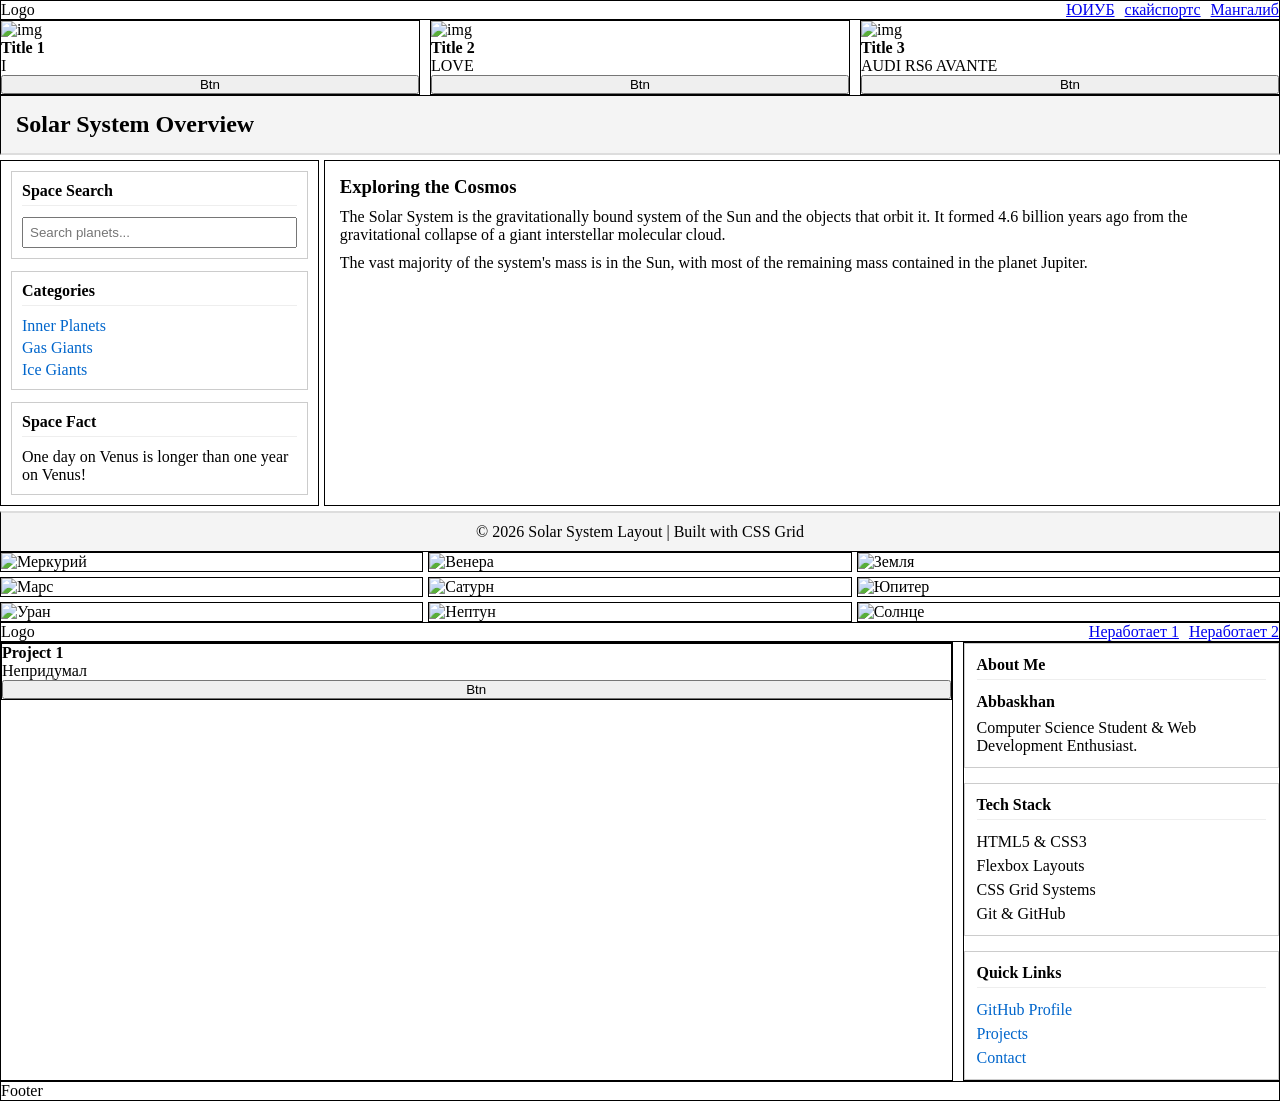
==== index.html @ 98b0cc37 "Update Task 2 layout and sidebar" ====
<!DOCTYPE html>
<html lang="ru">
<head>
  <meta charset="UTF-8">
  <title>Assignment 2 Structure</title>
  <link rel="stylesheet" href="style.css">
</head>
<body>

  <!-- 1 часть------------------------->

  <!-- Задание 0-->
  <header class="task0">
    <div>Logo</div>
    <nav>
      <a href="https://www.youtube.com">ЮИУБ</a>
      <a href="https://www.skysports.com">скайспортс</a>
      <a href="https://mangalib.me">Мангалиб</a>
    </nav>
  </header>

  <!-- Задание 1-->
  <div class="task1">
    <div class="card">
      <img src="https://encrypted-tbn0.gstatic.com/images?q=tbn:ANd9GcQj5Eb0CrJE3-myJup7Z5qyGCYuFpapqilONMbLZptROw&s=10" alt="img">
      <h4>Title 1</h4>
      <p>I</p>
      <button>Btn</button>
    </div>
    <div class="card">
      <img src="https://encrypted-tbn0.gstatic.com/images?q=tbn:ANd9GcSC6bEWSjDK-olYclWLD9Q3Yq2ZoEgVy8xJK_G5fIwDIw&s=10" alt="img">
      <h4>Title 2</h4>
      <p>LOVE</p>
      <button>Btn</button>
    </div>
    <div class="card">
      <img src="https://encrypted-tbn0.gstatic.com/images?q=tbn:ANd9GcTfp4mh5pamQMGKVxbfZYt-26_HhXuBddt0CEbwnsS2rg&s=10" alt="img">
      <h4>Title 3</h4>
      <p>AUDI RS6 AVANTE</p>
      <button>Btn</button>
    </div>
  </div>


  <!--2 часть ------------------------------------------------------------>

  <!-- Задание 2 -->
<div class="task2">
    <header>
      <h2>Solar System Overview</h2>
    </header>
    
    <aside class="sidebar">
      <div class="sidebar-block">
        <h3>Space Search</h3>
        <input type="text" placeholder="Search planets..." class="planet-search">
      </div>

      <div class="sidebar-block">
        <h3>Categories</h3>
        <ul class="planet-list">
          <li><a href="#">Inner Planets</a></li>
          <li><a href="#">Gas Giants</a></li>
          <li><a href="#">Ice Giants</a></li>
        </ul>
      </div>

      <div class="sidebar-block">
        <h3>Space Fact</h3>
        <p>One day on Venus is longer than one year on Venus!</p>
      </div>
    </aside>

    <main>
      <h3>Exploring the Cosmos</h3>
      <p>The Solar System is the gravitationally bound system of the Sun and the objects that orbit it. It formed 4.6 billion years ago from the gravitational collapse of a giant interstellar molecular cloud.</p>
      <p>The vast majority of the system's mass is in the Sun, with most of the remaining mass contained in the planet Jupiter.</p>
    </main>

    <footer>
      <p>&copy; 2026 Solar System Layout | Built with CSS Grid</p>
    </footer>
  </div>

  <!-- Задание 3-->
  <div class="task3">
    <div class="gallery-item"><img src="https://images.unsplash.com/photo-1614728894747-a83421e2b9c9?w=500&auto=format&fit=crop" alt="Меркурий"><div class="overlay">Caption 1</div></div>
    <div class="gallery-item"><img src="https://images.unsplash.com/photo-1614728423169-3f65fd722b7e?w=500&auto=format&fit=crop" alt="Венера"><div class="overlay">Caption 2</div></div>
    <div class="gallery-item"><img src="https://images.unsplash.com/photo-1614728894747-a83421e2b9c9?w=500&auto=format&fit=crop" alt="Земля"><div class="overlay">Caption 3</div></div>
    <div class="gallery-item"><img src="https://images.unsplash.com/photo-1614728423169-3f65fd722b7e?w=500&auto=format&fit=crop" alt="Марс"><div class="overlay">Caption 4</div></div>
    <div class="gallery-item"><img src="https://images.unsplash.com/photo-1614730321146-b6fa6a46bcb4?w=500&auto=format&fit=crop" alt="Сатурн"><div class="overlay">Caption 5</div></div>
    <div class="gallery-item"><img src="https://images.unsplash.com/photo-1614732414444-096e5f1122d5?w=500&auto=format&fit=crop" alt="Юпитер"><div class="overlay">Caption 6</div></div>
    <div class="gallery-item"><img src="https://images.unsplash.com/photo-1614732414444-096e5f1122d5?w=500&auto=format&fit=crop" alt="Уран"><div class="overlay">Caption 7</div></div>
    <div class="gallery-item"><img src="https://images.unsplash.com/photo-1614728894747-a83421e2b9c9?w=500&auto=format&fit=crop" alt="Нептун"><div class="overlay">Caption 8</div></div>
    <div class="gallery-item"><img src="https://images.unsplash.com/photo-1543722530-d2c3201371e7?w=500&auto=format&fit=crop" alt="Солнце"><div class="overlay">Caption 9</div></div>
  </div>


  <!-- 3 часть ------------------------------------------->

 
  <div class="task4">
   
    <header class="p-header">
      <div>Logo</div>
      <nav>
        <a href="#">Неработает 1</a>
        <a href="#">Неработает 2</a>
      </nav>
    </header>

   
    <div class="p-main-layout">
      <main class="p-projects">
        
        <div class="p-card">
          <h4>Project 1</h4>
          <p>Непридумал</p>
          <button>Btn</button>
        </div>
      </main>
      <aside class="p-sidebar">
  <div class="sidebar-block">
    <h3>About Me</h3>
    <p><strong>Abbaskhan</strong></p>
    <p>Computer Science Student & Web Development Enthusiast.</p>
  </div>

  <div class="sidebar-block">
    <h3>Tech Stack</h3>
    <ul class="tech-list">
      <li>HTML5 & CSS3</li>
      <li>Flexbox Layouts</li>
      <li>CSS Grid Systems</li>
      <li>Git & GitHub</li>
    </ul>
  </div>

  <div class="sidebar-block">
    <h3>Quick Links</h3>
    <ul class="sidebar-links">
      <li><a href="https://github.com/Abbaskhan07">GitHub Profile</a></li>
      <li><a href="#">Projects</a></li>
      <li><a href="#">Contact</a></li>
    </ul>
  </div>
</aside>
    </div>

    <footer class="p-footer">Footer</footer>
  </div>

</body>
</html>
---- style.css ----
* {
  box-sizing: border-box;
  margin: 0;
  padding: 0;
}


header, footer, aside, main, .card, .gallery-item, .p-card {
  border: 1px solid #000;
}


/*часть 1---------------------------------------------------------- */

/* задание 0 */
.task0 {
  display: flex;
  justify-content: space-between; 
  align-items: center;            
}
.task0 nav {
  display: flex;
  gap: 10px;                      
}

/* задание 1*/
.task1 {
  display: flex;
  align-items: stretch;         
  gap: 10px;                   
}
.task1 .card {
  flex: 1;                       
  display: flex;
  flex-direction: column;       
}
.task1 .card:hover {
  transform: translateY(-2px);   
}
.task1 .card p {
  flex-grow: 1;                   
}


/* часть 2--------------------------------------------*/

/* 2 задание */
.task2 {
  display: grid;
  grid-template-columns: 1fr 3fr;
  grid-template-rows: auto 1fr auto;
  grid-template-areas:
    "header header"
    "sidebar main"
    "footer footer";
  gap: 5px;
}
.task2 header { grid-area: header; }
.task2 aside  { grid-area: sidebar; }
.task2 main   { grid-area: main; }
.task2 footer { grid-area: footer; }

/* Task 2 Grid Items Styling */
.task2 header {
  padding: 15px;
  background-color: #f4f4f4;
  border-bottom: 2px solid #ddd;
}

.task2 .sidebar {
  display: flex;
  flex-direction: column;
  gap: 12px;
  padding: 10px;
}

.task2 .sidebar-block {
  border: 1px solid #ccc;
  padding: 10px;
  display: flex;
  flex-direction: column;
  gap: 6px;
}

.task2 .planet-search {
  width: 100%;
  padding: 6px;
  box-sizing: border-box;
}

.task2 .planet-list {
  list-style: none;
  display: flex;
  flex-direction: column;
  gap: 4px;
}

.task2 .planet-list a {
  color: #0066cc;
  text-decoration: none;
}

.task2 main {
  padding: 15px;
  display: flex;
  flex-direction: column;
  gap: 10px;
}

.task2 footer {
  padding: 10px;
  text-align: center;
  background-color: #f4f4f4;
  border-top: 2px solid #ddd;
}

/* 3 задание */
.task3 {
  display: grid;
  grid-template-columns: repeat(3, 1fr); 
  gap: 5px;                              
}
.task3 .gallery-item {
  position: relative;
}
.task3 img {
  width: 100%;
  display: block;
}
.task3 .overlay {
  position: absolute;
  top: 0;
  left: 0;
  width: 100%;
  height: 100%;
  background: rgba(0, 0, 0, 0.5);
  color: #fff;
  display: flex;
  align-items: center;
  justify-content: center;
  opacity: 0;                            
}
.task3 .gallery-item:hover .overlay {
  opacity: 1;                             
}


/* 3 часть--------------------------------------------------------------------------------------*/

/* задание 4 */
.task4 {
  display: flex;
  flex-direction: column;
}
/* Flexbox в шапке */
.task4 .p-header {
  display: flex;
  justify-content: space-between;
  align-items: center;
}
.task4 .p-header nav {
  display: flex;
  gap: 10px;
}
/* CSS Grid для основной секции */
.task4 .p-main-layout {
  display: grid;
  grid-template-columns: 3fr 1fr;
  gap: 10px;
}
/* Flexbox внутри карточки проекта */
.task4 .p-card {
  display: flex;
  flex-direction: column;
}

/* Sidebar Layout & Styling */
.p-sidebar {
  display: flex;
  flex-direction: column;
  gap: 15px;
}






.sidebar-block {
  border: 1px solid #ccc;
  padding: 12px;
  display: flex;
  flex-direction: column;
  gap: 8px;
}

.sidebar-block h3 {
  font-size: 16px;
  margin-bottom: 5px;
  border-bottom: 1px solid #eee;
  padding-bottom: 5px;
}

.tech-list, .sidebar-links {
  list-style: none;
  display: flex;
  flex-direction: column;
  gap: 6px;
}

.sidebar-links a {
  color: #0066cc;
  text-decoration: none;
}

.sidebar-links a:hover {
  text-decoration: underline;
}
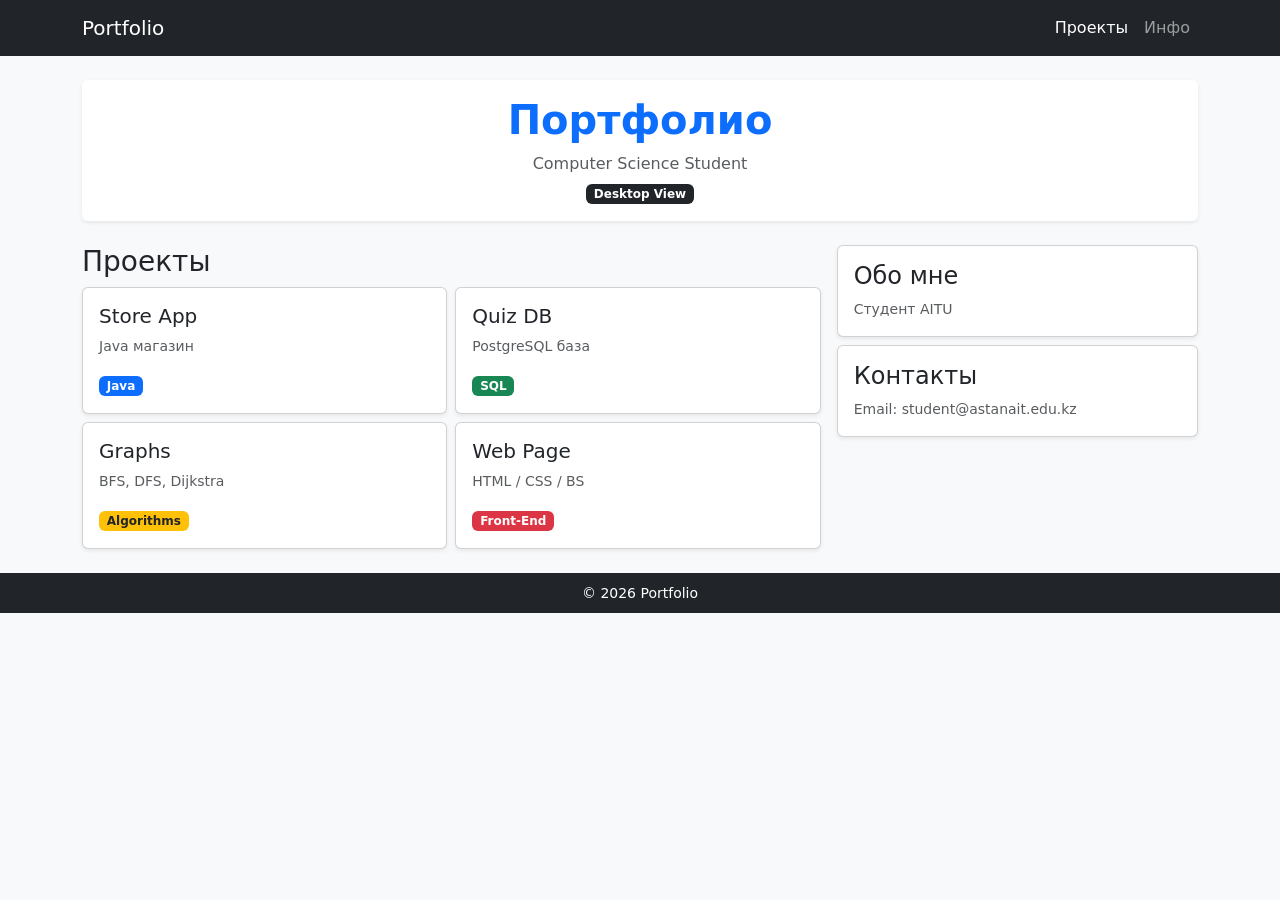
==== commit eff154ab: "Complete Assignment 3: Responsive Web Design" ====
--- a/index.html
+++ b/index.html
@@ -2,153 +2,98 @@
 <html lang="ru">
 <head>
   <meta charset="UTF-8">
-  <title>Assignment 2 Structure</title>
-  <link rel="stylesheet" href="style.css">
+  <meta name="viewport" content="width=device-width, initial-scale=1.0">
+  <title>Part 3</title>
+  <link href="https://cdn.jsdelivr.net/npm/bootstrap@5.3.3/dist/css/bootstrap.min.css" rel="stylesheet">
+  <style>
+   
+    .ttl { font-size: 1.4rem; font-weight: bold; }
+    .bad { display: none; }
+
+    @media (min-width: 768px) { .ttl { font-size: 2rem; } }
+    @media (min-width: 992px) {
+      .ttl { font-size: 2.5rem; }
+      .bad { display: inline-block; }
+    }
+  </style>
 </head>
-<body>
+<body class="bg-light">
 
-  <!-- 1 часть------------------------->
-
-  <!-- Задание 0-->
-  <header class="task0">
-    <div>Logo</div>
-    <nav>
-      <a href="https://www.youtube.com">ЮИУБ</a>
-      <a href="https://www.skysports.com">скайспортс</a>
-      <a href="https://mangalib.me">Мангалиб</a>
-    </nav>
-  </header>
-
-  <!-- Задание 1-->
-  <div class="task1">
-    <div class="card">
-      <img src="https://encrypted-tbn0.gstatic.com/images?q=tbn:ANd9GcQj5Eb0CrJE3-myJup7Z5qyGCYuFpapqilONMbLZptROw&s=10" alt="img">
-      <h4>Title 1</h4>
-      <p>I</p>
-      <button>Btn</button>
-    </div>
-    <div class="card">
-      <img src="https://encrypted-tbn0.gstatic.com/images?q=tbn:ANd9GcSC6bEWSjDK-olYclWLD9Q3Yq2ZoEgVy8xJK_G5fIwDIw&s=10" alt="img">
-      <h4>Title 2</h4>
-      <p>LOVE</p>
-      <button>Btn</button>
-    </div>
-    <div class="card">
-      <img src="https://encrypted-tbn0.gstatic.com/images?q=tbn:ANd9GcTfp4mh5pamQMGKVxbfZYt-26_HhXuBddt0CEbwnsS2rg&s=10" alt="img">
-      <h4>Title 3</h4>
-      <p>AUDI RS6 AVANTE</p>
-      <button>Btn</button>
-    </div>
-  </div>
-
-
-  <!--2 часть ------------------------------------------------------------>
-
-  <!-- Задание 2 -->
-<div class="task2">
-    <header>
-      <h2>Solar System Overview</h2>
-    </header>
-    
-    <aside class="sidebar">
-      <div class="sidebar-block">
-        <h3>Space Search</h3>
-        <input type="text" placeholder="Search planets..." class="planet-search">
-      </div>
-
-      <div class="sidebar-block">
-        <h3>Categories</h3>
-        <ul class="planet-list">
-          <li><a href="#">Inner Planets</a></li>
-          <li><a href="#">Gas Giants</a></li>
-          <li><a href="#">Ice Giants</a></li>
+  <nav class="navbar navbar-expand-lg navbar-dark bg-dark">
+    <div class="container">
+      <a class="navbar-brand" href="#">Portfolio</a>
+      <button class="navbar-toggler" type="button" data-bs-toggle="collapse" data-bs-target="#nav">
+        <span class="navbar-toggler-icon"></span>
+      </button>
+      <div class="collapse navbar-collapse justify-content-end" id="nav">
+        <ul class="navbar-nav">
+          <li class="nav-item"><a class="nav-link active" href="#">Проекты</a></li>
+          <li class="nav-item"><a class="nav-link" href="#">Инфо</a></li>
         </ul>
       </div>
+    </div>
+  </nav>
 
-      <div class="sidebar-block">
-        <h3>Space Fact</h3>
-        <p>One day on Venus is longer than one year on Venus!</p>
-      </div>
-    </aside>
-
-    <main>
-      <h3>Exploring the Cosmos</h3>
-      <p>The Solar System is the gravitationally bound system of the Sun and the objects that orbit it. It formed 4.6 billion years ago from the gravitational collapse of a giant interstellar molecular cloud.</p>
-      <p>The vast majority of the system's mass is in the Sun, with most of the remaining mass contained in the planet Jupiter.</p>
-    </main>
-
-    <footer>
-      <p>&copy; 2026 Solar System Layout | Built with CSS Grid</p>
-    </footer>
-  </div>
-
-  <!-- Задание 3-->
-  <div class="task3">
-    <div class="gallery-item"><img src="https://images.unsplash.com/photo-1614728894747-a83421e2b9c9?w=500&auto=format&fit=crop" alt="Меркурий"><div class="overlay">Caption 1</div></div>
-    <div class="gallery-item"><img src="https://images.unsplash.com/photo-1614728423169-3f65fd722b7e?w=500&auto=format&fit=crop" alt="Венера"><div class="overlay">Caption 2</div></div>
-    <div class="gallery-item"><img src="https://images.unsplash.com/photo-1614728894747-a83421e2b9c9?w=500&auto=format&fit=crop" alt="Земля"><div class="overlay">Caption 3</div></div>
-    <div class="gallery-item"><img src="https://images.unsplash.com/photo-1614728423169-3f65fd722b7e?w=500&auto=format&fit=crop" alt="Марс"><div class="overlay">Caption 4</div></div>
-    <div class="gallery-item"><img src="https://images.unsplash.com/photo-1614730321146-b6fa6a46bcb4?w=500&auto=format&fit=crop" alt="Сатурн"><div class="overlay">Caption 5</div></div>
-    <div class="gallery-item"><img src="https://images.unsplash.com/photo-1614732414444-096e5f1122d5?w=500&auto=format&fit=crop" alt="Юпитер"><div class="overlay">Caption 6</div></div>
-    <div class="gallery-item"><img src="https://images.unsplash.com/photo-1614732414444-096e5f1122d5?w=500&auto=format&fit=crop" alt="Уран"><div class="overlay">Caption 7</div></div>
-    <div class="gallery-item"><img src="https://images.unsplash.com/photo-1614728894747-a83421e2b9c9?w=500&auto=format&fit=crop" alt="Нептун"><div class="overlay">Caption 8</div></div>
-    <div class="gallery-item"><img src="https://images.unsplash.com/photo-1543722530-d2c3201371e7?w=500&auto=format&fit=crop" alt="Солнце"><div class="overlay">Caption 9</div></div>
-  </div>
-
-
-  <!-- 3 часть ------------------------------------------->
-
- 
-  <div class="task4">
-   
-    <header class="p-header">
-      <div>Logo</div>
-      <nav>
-        <a href="#">Неработает 1</a>
-        <a href="#">Неработает 2</a>
-      </nav>
-    </header>
-
-   
-    <div class="p-main-layout">
-      <main class="p-projects">
-        
-        <div class="p-card">
-          <h4>Project 1</h4>
-          <p>Непридумал</p>
-          <button>Btn</button>
-        </div>
-      </main>
-      <aside class="p-sidebar">
-  <div class="sidebar-block">
-    <h3>About Me</h3>
-    <p><strong>Abbaskhan</strong></p>
-    <p>Computer Science Student & Web Development Enthusiast.</p>
-  </div>
-
-  <div class="sidebar-block">
-    <h3>Tech Stack</h3>
-    <ul class="tech-list">
-      <li>HTML5 & CSS3</li>
-      <li>Flexbox Layouts</li>
-      <li>CSS Grid Systems</li>
-      <li>Git & GitHub</li>
-    </ul>
-  </div>
-
-  <div class="sidebar-block">
-    <h3>Quick Links</h3>
-    <ul class="sidebar-links">
-      <li><a href="https://github.com/Abbaskhan07">GitHub Profile</a></li>
-      <li><a href="#">Projects</a></li>
-      <li><a href="#">Contact</a></li>
-    </ul>
-  </div>
-</aside>
+  <main class="container my-4">
+    <div class="text-center mb-4 bg-white p-3 rounded shadow-sm">
+      <h1 class="ttl text-primary">Портфолио</h1>
+      <p class="text-muted m-0">Computer Science Student</p>
+      <span class="badge bg-dark bad mt-2">Desktop View</span>
     </div>
 
-    <footer class="p-footer">Footer</footer>
-  </div>
+    <div class="row g-3">
+      <section class="col-12 col-lg-8">
+        <h3>Проекты</h3>
+        <div class="row g-2">
+          <div class="col-12 col-md-6">
+            <div class="card p-3 shadow-sm">
+              <h5>Store App</h5>
+              <p class="text-muted small">Java магазин</p>
+              <div><span class="badge bg-primary">Java</span></div>
+            </div>
+          </div>
+          <div class="col-12 col-md-6">
+            <div class="card p-3 shadow-sm">
+              <h5>Quiz DB</h5>
+              <p class="text-muted small">PostgreSQL база</p>
+              <div><span class="badge bg-success">SQL</span></div>
+            </div>
+          </div>
+          <div class="col-12 col-md-6">
+            <div class="card p-3 shadow-sm">
+              <h5>Graphs</h5>
+              <p class="text-muted small">BFS, DFS, Dijkstra</p>
+              <div><span class="badge bg-warning text-dark">Algorithms</span></div>
+            </div>
+          </div>
+          <div class="col-12 col-md-6">
+            <div class="card p-3 shadow-sm">
+              <h5>Web Page</h5>
+              <p class="text-muted small">HTML / CSS / BS</p>
+              <div><span class="badge bg-danger">Front-End</span></div>
+            </div>
+          </div>
+        </div>
+      </section>
 
+      <!-- Правая часть: Сайдбар -->
+      <aside class="col-12 col-lg-4">
+        <div class="card p-3 shadow-sm mb-2">
+          <h4>Обо мне</h4>
+          <p class="text-muted small m-0">Студент AITU</p>
+        </div>
+        <div class="card p-3 shadow-sm">
+          <h4>Контакты</h4>
+          <p class="text-muted small m-0">Email: student@astanait.edu.kz</p>
+        </div>
+      </aside>
+    </div>
+  </main>
+
+  <footer class="bg-dark text-white text-center py-2 mt-4">
+    <small>&copy; 2026 Portfolio</small>
+  </footer>
+
+  <script src="https://cdn.jsdelivr.net/npm/bootstrap@5.3.3/dist/js/bootstrap.bundle.min.js"></script>
 </body>
 </html>
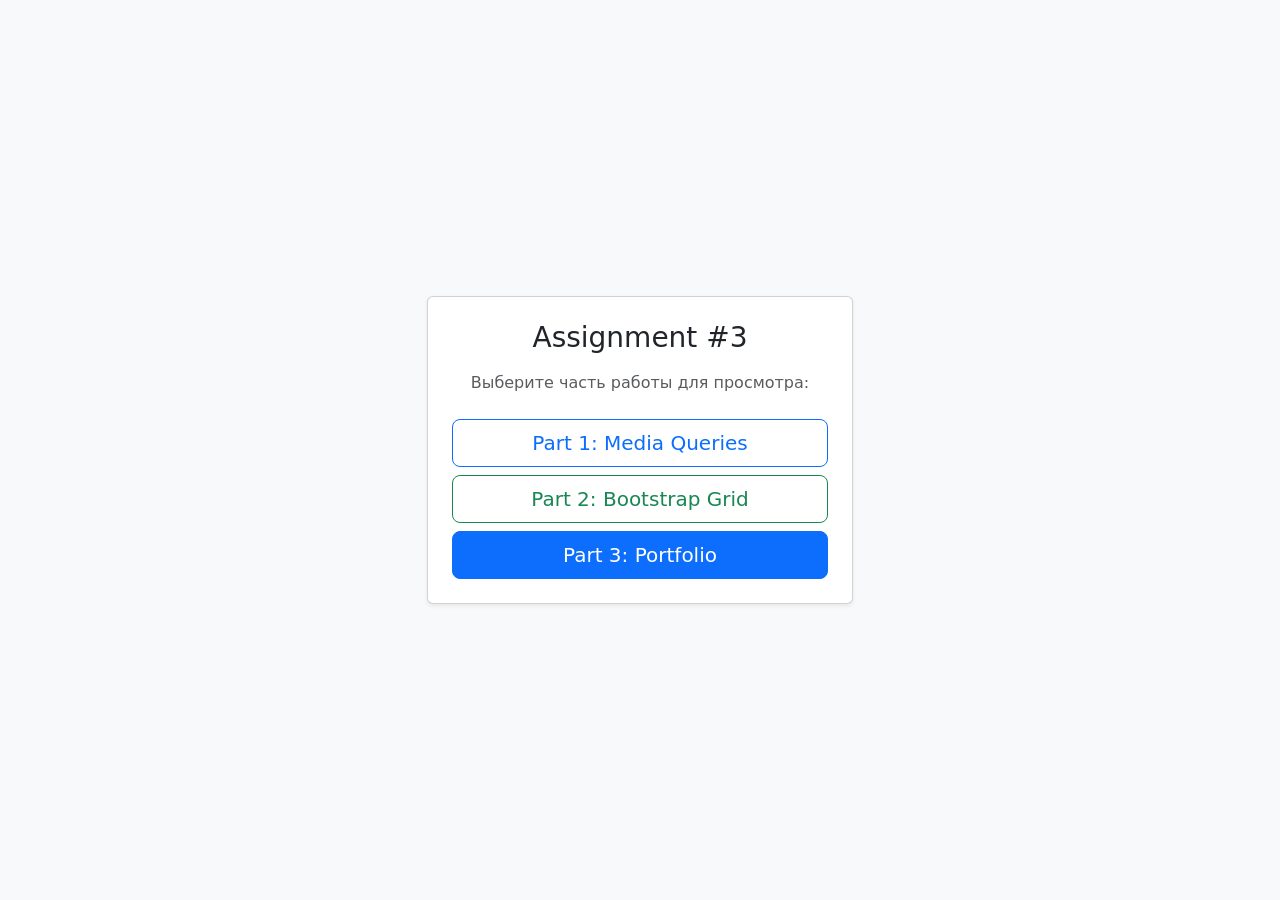
==== commit ef5e256e: "Add root index.html navigation page" ====
--- a/index.html
+++ b/index.html
@@ -3,97 +3,20 @@
 <head>
   <meta charset="UTF-8">
   <meta name="viewport" content="width=device-width, initial-scale=1.0">
-  <title>Part 3</title>
+  <title>Assignment 3 - Navigation</title>
   <link href="https://cdn.jsdelivr.net/npm/bootstrap@5.3.3/dist/css/bootstrap.min.css" rel="stylesheet">
-  <style>
-   
-    .ttl { font-size: 1.4rem; font-weight: bold; }
-    .bad { display: none; }
-
-    @media (min-width: 768px) { .ttl { font-size: 2rem; } }
-    @media (min-width: 992px) {
-      .ttl { font-size: 2.5rem; }
-      .bad { display: inline-block; }
-    }
-  </style>
 </head>
-<body class="bg-light">
-
-  <nav class="navbar navbar-expand-lg navbar-dark bg-dark">
-    <div class="container">
-      <a class="navbar-brand" href="#">Portfolio</a>
-      <button class="navbar-toggler" type="button" data-bs-toggle="collapse" data-bs-target="#nav">
-        <span class="navbar-toggler-icon"></span>
-      </button>
-      <div class="collapse navbar-collapse justify-content-end" id="nav">
-        <ul class="navbar-nav">
-          <li class="nav-item"><a class="nav-link active" href="#">Проекты</a></li>
-          <li class="nav-item"><a class="nav-link" href="#">Инфо</a></li>
-        </ul>
+<body class="bg-light d-flex align-items-center min-vh-100">
+  <div class="container text-center" style="max-width: 450px;">
+    <div class="card p-4 shadow-sm">
+      <h3 class="mb-3">Assignment #3</h3>
+      <p class="text-muted mb-4">Выберите часть работы для просмотра:</p>
+      <div class="d-grid gap-2">
+        <a href="./part1/" class="btn btn-outline-primary btn-lg">Part 1: Media Queries</a>
+        <a href="./part2/" class="btn btn-outline-success btn-lg">Part 2: Bootstrap Grid</a>
+        <a href="./part3/" class="btn btn-primary btn-lg">Part 3: Portfolio</a>
       </div>
     </div>
-  </nav>
-
-  <main class="container my-4">
-    <div class="text-center mb-4 bg-white p-3 rounded shadow-sm">
-      <h1 class="ttl text-primary">Портфолио</h1>
-      <p class="text-muted m-0">Computer Science Student</p>
-      <span class="badge bg-dark bad mt-2">Desktop View</span>
-    </div>
-
-    <div class="row g-3">
-      <section class="col-12 col-lg-8">
-        <h3>Проекты</h3>
-        <div class="row g-2">
-          <div class="col-12 col-md-6">
-            <div class="card p-3 shadow-sm">
-              <h5>Store App</h5>
-              <p class="text-muted small">Java магазин</p>
-              <div><span class="badge bg-primary">Java</span></div>
-            </div>
-          </div>
-          <div class="col-12 col-md-6">
-            <div class="card p-3 shadow-sm">
-              <h5>Quiz DB</h5>
-              <p class="text-muted small">PostgreSQL база</p>
-              <div><span class="badge bg-success">SQL</span></div>
-            </div>
-          </div>
-          <div class="col-12 col-md-6">
-            <div class="card p-3 shadow-sm">
-              <h5>Graphs</h5>
-              <p class="text-muted small">BFS, DFS, Dijkstra</p>
-              <div><span class="badge bg-warning text-dark">Algorithms</span></div>
-            </div>
-          </div>
-          <div class="col-12 col-md-6">
-            <div class="card p-3 shadow-sm">
-              <h5>Web Page</h5>
-              <p class="text-muted small">HTML / CSS / BS</p>
-              <div><span class="badge bg-danger">Front-End</span></div>
-            </div>
-          </div>
-        </div>
-      </section>
-
-      <!-- Правая часть: Сайдбар -->
-      <aside class="col-12 col-lg-4">
-        <div class="card p-3 shadow-sm mb-2">
-          <h4>Обо мне</h4>
-          <p class="text-muted small m-0">Студент AITU</p>
-        </div>
-        <div class="card p-3 shadow-sm">
-          <h4>Контакты</h4>
-          <p class="text-muted small m-0">Email: student@astanait.edu.kz</p>
-        </div>
-      </aside>
-    </div>
-  </main>
-
-  <footer class="bg-dark text-white text-center py-2 mt-4">
-    <small>&copy; 2026 Portfolio</small>
-  </footer>
-
-  <script src="https://cdn.jsdelivr.net/npm/bootstrap@5.3.3/dist/js/bootstrap.bundle.min.js"></script>
+  </div>
 </body>
 </html>
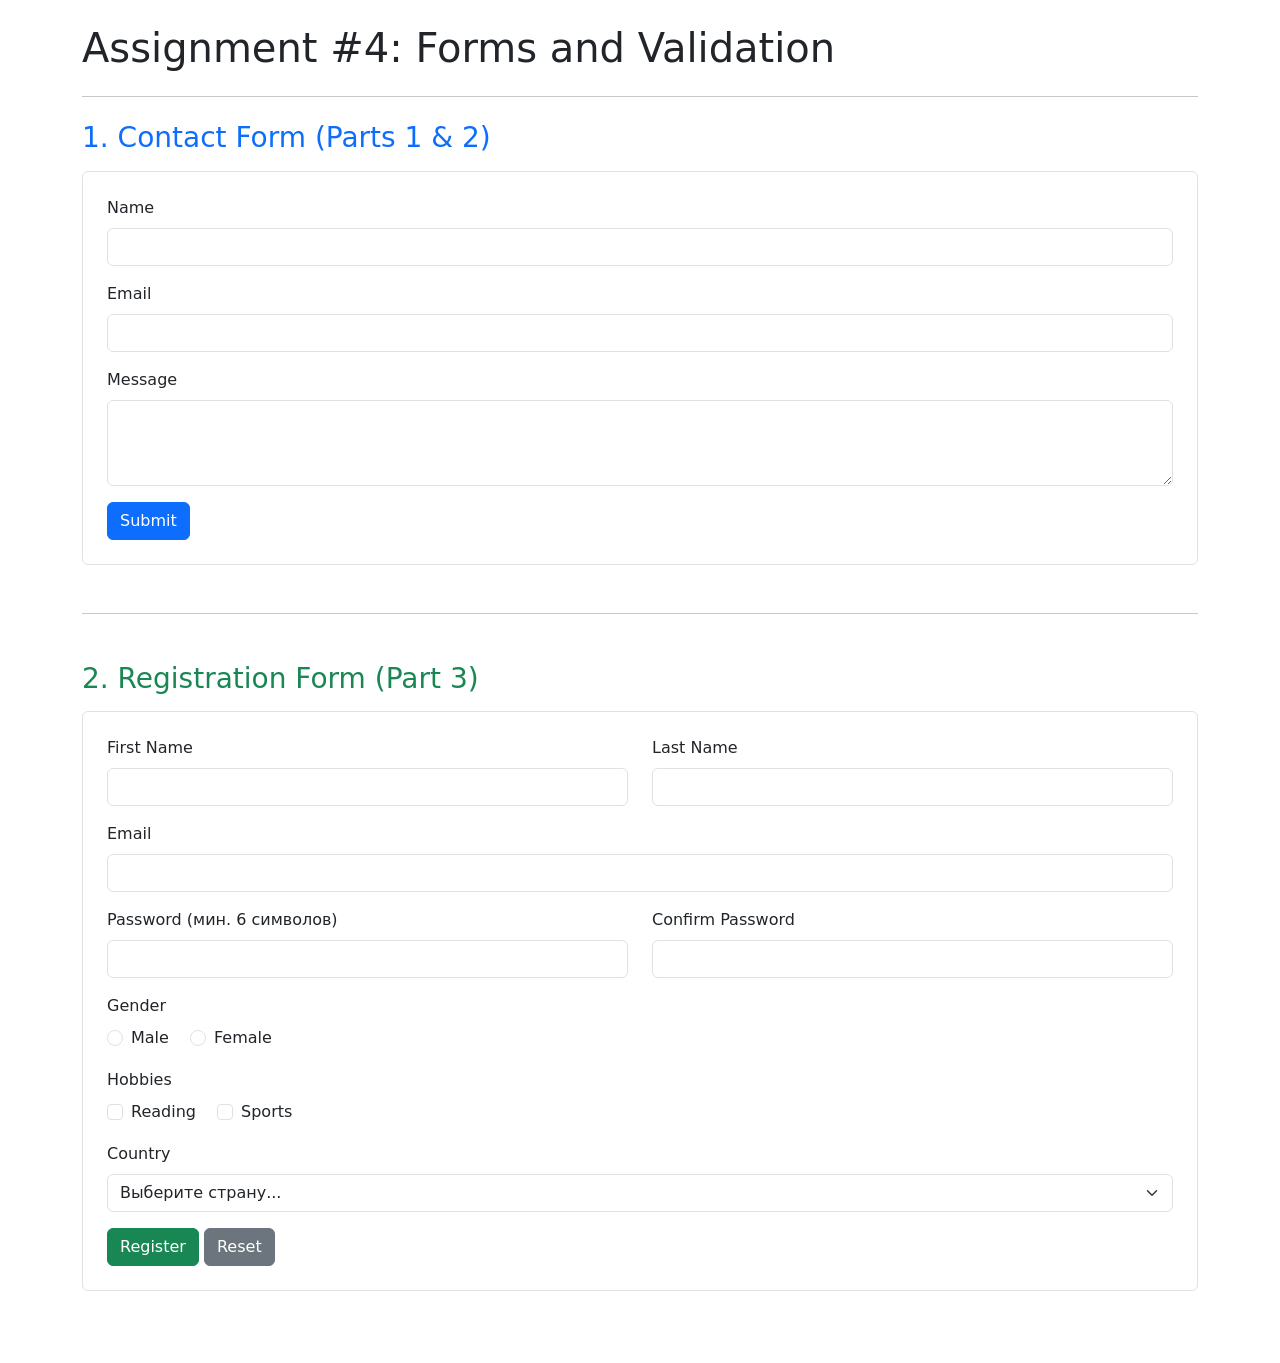
==== commit b372f70e: "Complete Assignment 4" ====
--- a/index.html
+++ b/index.html
@@ -1,22 +1,133 @@
 <!DOCTYPE html>
 <html lang="ru">
 <head>
-  <meta charset="UTF-8">
-  <meta name="viewport" content="width=device-width, initial-scale=1.0">
-  <title>Assignment 3 - Navigation</title>
-  <link href="https://cdn.jsdelivr.net/npm/bootstrap@5.3.3/dist/css/bootstrap.min.css" rel="stylesheet">
+    <meta charset="UTF-8">
+    <meta name="viewport" content="width=device-width, initial-scale=1.0">
+    <title>Assignment 4 - Forms and Validation</title>
+    
+    <link href="https://cdn.jsdelivr.net/npm/bootstrap@5.3.3/dist/css/bootstrap.min.css" rel="stylesheet">
+    
 </head>
-<body class="bg-light d-flex align-items-center min-vh-100">
-  <div class="container text-center" style="max-width: 450px;">
-    <div class="card p-4 shadow-sm">
-      <h3 class="mb-3">Assignment #3</h3>
-      <p class="text-muted mb-4">Выберите часть работы для просмотра:</p>
-      <div class="d-grid gap-2">
-        <a href="./part1/" class="btn btn-outline-primary btn-lg">Part 1: Media Queries</a>
-        <a href="./part2/" class="btn btn-outline-success btn-lg">Part 2: Bootstrap Grid</a>
-        <a href="./part3/" class="btn btn-primary btn-lg">Part 3: Portfolio</a>
-      </div>
-    </div>
-  </div>
+<body class="container py-4">
+
+    <h1 class="mb-4">Assignment #4: Forms and Validation</h1>
+    <hr class="mb-4">
+
+   
+    <section class="mb-5">
+        <h3 class="text-primary mb-3">1. Contact Form (Parts 1 & 2)</h3>
+        
+        <form class="needs-validation border p-4 rounded bg-white" novalidate>
+            
+            <div class="mb-3">
+                <label for="contactName" class="form-label">Name</label>
+                <input type="text" class="form-control" id="contactName" required>
+                <div class="invalid-feedback">Пожалуйста, введите имя.</div>
+            </div>
+
+            
+            <div class="mb-3">
+                <label for="contactEmail" class="form-label">Email</label>
+                <input type="email" class="form-control" id="contactEmail" required>
+                <div class="invalid-feedback">Введите корректный email.</div>
+            </div>
+
+            
+            <div class="mb-3">
+                <label for="contactMessage" class="form-label">Message</label>
+                <textarea class="form-control" id="contactMessage" rows="3" required></textarea>
+                <div class="invalid-feedback">Сообщение не должно быть пустым.</div>
+            </div>
+
+            <button type="submit" class="btn btn-primary">Submit</button>
+        </form>
+    </section>
+
+    <hr class="mb-5">
+
+    
+    <section class="mb-5">
+        <h3 class="text-success mb-3">2. Registration Form (Part 3)</h3>
+        
+        <form class="needs-validation border p-4 rounded bg-white" novalidate>
+            
+            <div class="row mb-3">
+                <div class="col-md-6">
+                    <label for="firstName" class="form-label">First Name</label>
+                    <input type="text" class="form-control" id="firstName" required>
+                    <div class="invalid-feedback">Введите имя.</div>
+                </div>
+                <div class="col-md-6">
+                    <label for="lastName" class="form-label">Last Name</label>
+                    <input type="text" class="form-control" id="lastName" required>
+                    <div class="invalid-feedback">Введите фамилию.</div>
+                </div>
+            </div>
+
+            
+            <div class="mb-3">
+                <label for="regEmail" class="form-label">Email</label>
+                <input type="email" class="form-control" id="regEmail" required>
+                <div class="invalid-feedback">Введите корректный email.</div>
+            </div>
+
+            
+            <div class="row mb-3">
+                <div class="col-md-6">
+                    <label for="password" class="form-label">Password (мин. 6 символов)</label>
+                    <input type="password" class="form-control" id="password" minlength="6" required>
+                    <div class="invalid-feedback">Минимум 6 символов.</div>
+                </div>
+                <div class="col-md-6">
+                    <label for="confirmPassword" class="form-label">Confirm Password</label>
+                    <input type="password" class="form-control" id="confirmPassword" required>
+                    <div class="invalid-feedback">Пароли должны совпадать.</div>
+                </div>
+            </div>
+
+            
+            <div class="mb-3">
+                <label class="form-label d-block">Gender</label>
+                <div class="form-check form-check-inline">
+                    <input class="form-check-input" type="radio" name="gender" id="male" value="male" required>
+                    <label class="form-check-label" for="male">Male</label>
+                </div>
+                <div class="form-check form-check-inline">
+                    <input class="form-check-input" type="radio" name="gender" id="female" value="female" required>
+                    <label class="form-check-label" for="female">Female</label>
+                </div>
+            </div>
+
+            
+            <div class="mb-3">
+                <label class="form-label d-block">Hobbies</label>
+                <div class="form-check form-check-inline">
+                    <input class="form-check-input" type="checkbox" id="hobby1" value="reading">
+                    <label class="form-check-label" for="hobby1">Reading</label>
+                </div>
+                <div class="form-check form-check-inline">
+                    <input class="form-check-input" type="checkbox" id="hobby2" value="sports">
+                    <label class="form-check-label" for="hobby2">Sports</label>
+                </div>
+            </div>
+
+            
+            <div class="mb-3">
+                <label for="country" class="form-label">Country</label>
+                <select class="form-select" id="country" required>
+                    <option selected disabled value="">Выберите страну...</option>
+                    <option value="kz">Kazakhstan</option>
+                    <option value="us">United States</option>
+                </select>
+                <div class="invalid-feedback">Выберите страну.</div>
+            </div>
+
+            <button type="submit" class="btn btn-success">Register</button>
+            <button type="reset" class="btn btn-secondary">Reset</button>
+        </form>
+    </section>
+
+    
+    <script src="js/main.js"></script>
 </body>
 </html>
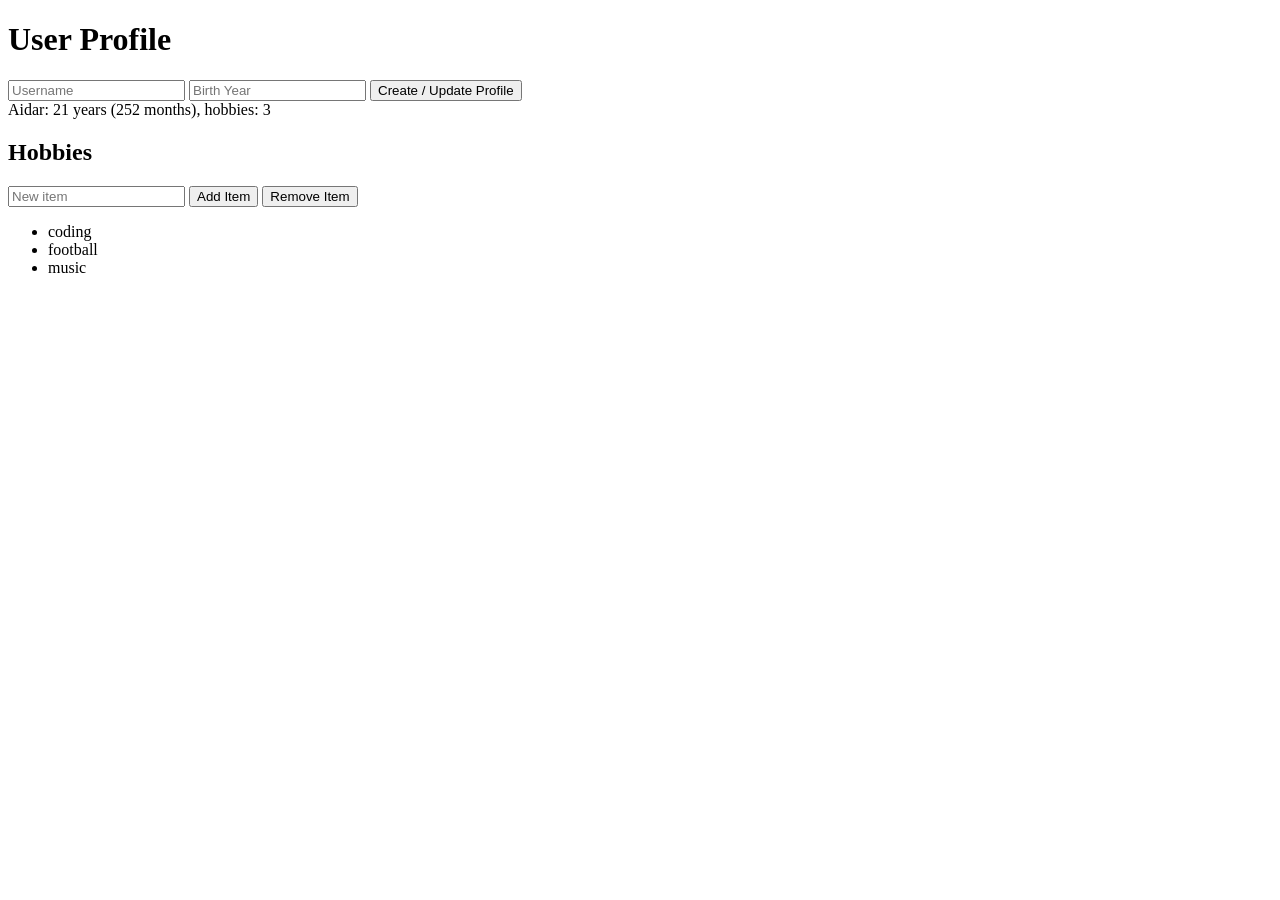
==== commit 2519d069: "Assignment 5: JavaScript DOM and events" ====
--- a/index.html
+++ b/index.html
@@ -1,133 +1,29 @@
 <!DOCTYPE html>
-<html lang="ru">
+<html lang="en">
 <head>
-    <meta charset="UTF-8">
-    <meta name="viewport" content="width=device-width, initial-scale=1.0">
-    <title>Assignment 4 - Forms and Validation</title>
-    
-    <link href="https://cdn.jsdelivr.net/npm/bootstrap@5.3.3/dist/css/bootstrap.min.css" rel="stylesheet">
-    
+  <meta charset="UTF-8">
+  <meta name="viewport" content="width=device-width, initial-scale=1.0">
+  <title>Assignment 5</title>
+  <link rel="stylesheet" href="style.css">
 </head>
-<body class="container py-4">
+<body>
+  <main>
+    <h1>User Profile</h1>
 
-    <h1 class="mb-4">Assignment #4: Forms and Validation</h1>
-    <hr class="mb-4">
+    <form id="profileForm">
+      <input type="text" id="username" placeholder="Username" required>
+      <input type="number" id="birthYear" placeholder="Birth Year" required>
+      <button type="submit">Create / Update Profile</button>
+    </form>
 
-   
-    <section class="mb-5">
-        <h3 class="text-primary mb-3">1. Contact Form (Parts 1 & 2)</h3>
-        
-        <form class="needs-validation border p-4 rounded bg-white" novalidate>
-            
-            <div class="mb-3">
-                <label for="contactName" class="form-label">Name</label>
-                <input type="text" class="form-control" id="contactName" required>
-                <div class="invalid-feedback">Пожалуйста, введите имя.</div>
-            </div>
+    <div id="profileInfo"></div>
 
-            
-            <div class="mb-3">
-                <label for="contactEmail" class="form-label">Email</label>
-                <input type="email" class="form-control" id="contactEmail" required>
-                <div class="invalid-feedback">Введите корректный email.</div>
-            </div>
-
-            
-            <div class="mb-3">
-                <label for="contactMessage" class="form-label">Message</label>
-                <textarea class="form-control" id="contactMessage" rows="3" required></textarea>
-                <div class="invalid-feedback">Сообщение не должно быть пустым.</div>
-            </div>
-
-            <button type="submit" class="btn btn-primary">Submit</button>
-        </form>
-    </section>
-
-    <hr class="mb-5">
-
-    
-    <section class="mb-5">
-        <h3 class="text-success mb-3">2. Registration Form (Part 3)</h3>
-        
-        <form class="needs-validation border p-4 rounded bg-white" novalidate>
-            
-            <div class="row mb-3">
-                <div class="col-md-6">
-                    <label for="firstName" class="form-label">First Name</label>
-                    <input type="text" class="form-control" id="firstName" required>
-                    <div class="invalid-feedback">Введите имя.</div>
-                </div>
-                <div class="col-md-6">
-                    <label for="lastName" class="form-label">Last Name</label>
-                    <input type="text" class="form-control" id="lastName" required>
-                    <div class="invalid-feedback">Введите фамилию.</div>
-                </div>
-            </div>
-
-            
-            <div class="mb-3">
-                <label for="regEmail" class="form-label">Email</label>
-                <input type="email" class="form-control" id="regEmail" required>
-                <div class="invalid-feedback">Введите корректный email.</div>
-            </div>
-
-            
-            <div class="row mb-3">
-                <div class="col-md-6">
-                    <label for="password" class="form-label">Password (мин. 6 символов)</label>
-                    <input type="password" class="form-control" id="password" minlength="6" required>
-                    <div class="invalid-feedback">Минимум 6 символов.</div>
-                </div>
-                <div class="col-md-6">
-                    <label for="confirmPassword" class="form-label">Confirm Password</label>
-                    <input type="password" class="form-control" id="confirmPassword" required>
-                    <div class="invalid-feedback">Пароли должны совпадать.</div>
-                </div>
-            </div>
-
-            
-            <div class="mb-3">
-                <label class="form-label d-block">Gender</label>
-                <div class="form-check form-check-inline">
-                    <input class="form-check-input" type="radio" name="gender" id="male" value="male" required>
-                    <label class="form-check-label" for="male">Male</label>
-                </div>
-                <div class="form-check form-check-inline">
-                    <input class="form-check-input" type="radio" name="gender" id="female" value="female" required>
-                    <label class="form-check-label" for="female">Female</label>
-                </div>
-            </div>
-
-            
-            <div class="mb-3">
-                <label class="form-label d-block">Hobbies</label>
-                <div class="form-check form-check-inline">
-                    <input class="form-check-input" type="checkbox" id="hobby1" value="reading">
-                    <label class="form-check-label" for="hobby1">Reading</label>
-                </div>
-                <div class="form-check form-check-inline">
-                    <input class="form-check-input" type="checkbox" id="hobby2" value="sports">
-                    <label class="form-check-label" for="hobby2">Sports</label>
-                </div>
-            </div>
-
-            
-            <div class="mb-3">
-                <label for="country" class="form-label">Country</label>
-                <select class="form-select" id="country" required>
-                    <option selected disabled value="">Выберите страну...</option>
-                    <option value="kz">Kazakhstan</option>
-                    <option value="us">United States</option>
-                </select>
-                <div class="invalid-feedback">Выберите страну.</div>
-            </div>
-
-            <button type="submit" class="btn btn-success">Register</button>
-            <button type="reset" class="btn btn-secondary">Reset</button>
-        </form>
-    </section>
-
-    
-    <script src="js/main.js"></script>
+    <h2>Hobbies</h2>
+    <input type="text" id="itemInput" placeholder="New item">
+    <button id="addBtn">Add Item</button>
+    <button id="removeBtn">Remove Item</button>
+    <ul id="list"></ul>
+  </main>
+  <script src="script.js"></script>
 </body>
 </html>
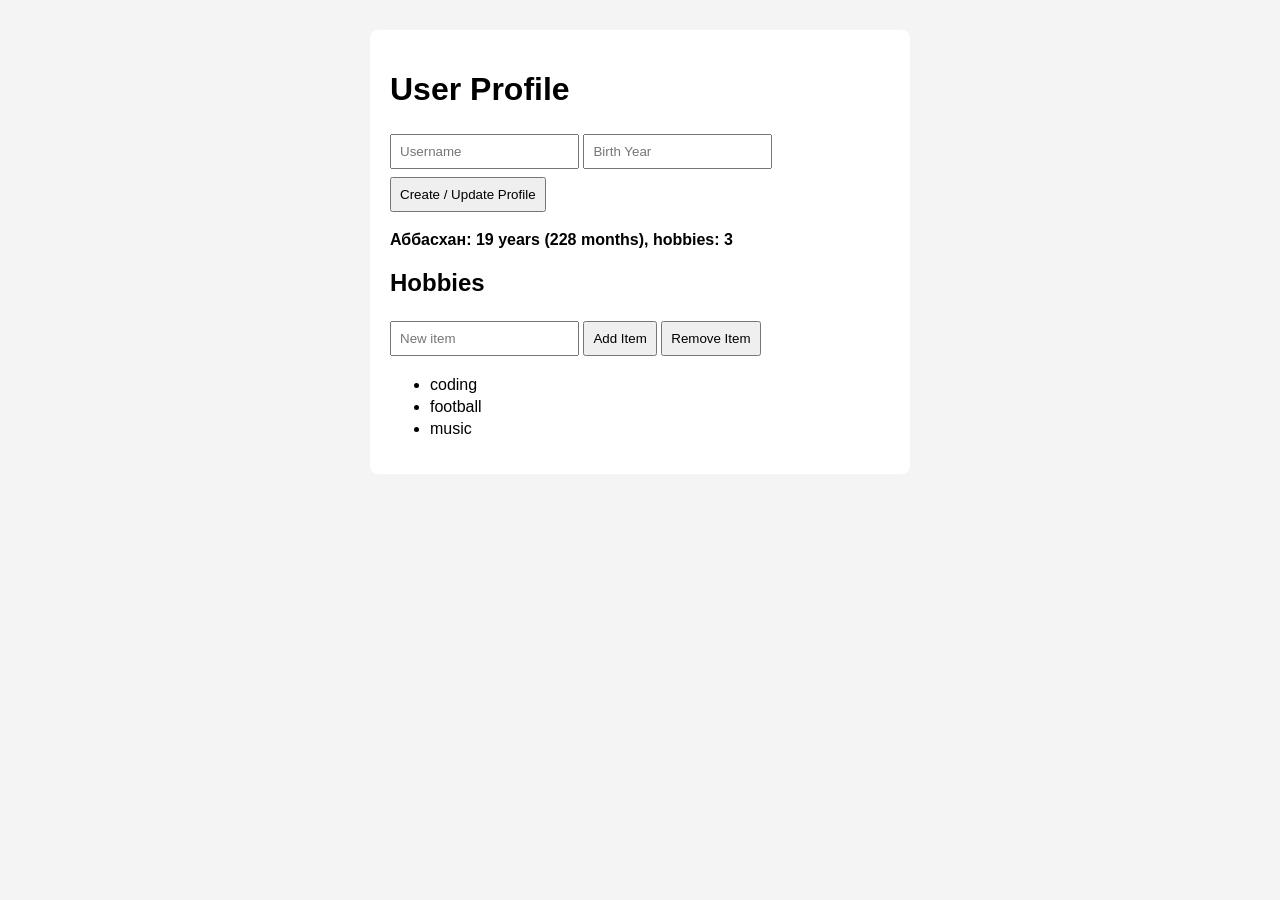
==== commit 7033135a: "Add styles and screenshots" ====
--- a/index.html
+++ b/index.html
@@ -10,11 +10,9 @@
   <main>
     <h1>User Profile</h1>
 
-    <form id="profileForm">
-      <input type="text" id="username" placeholder="Username" required>
-      <input type="number" id="birthYear" placeholder="Birth Year" required>
-      <button type="submit">Create / Update Profile</button>
-    </form>
+    <input type="text" id="username" placeholder="Username">
+    <input type="number" id="birthYear" placeholder="Birth Year">
+    <button id="saveBtn">Create / Update Profile</button>
 
     <div id="profileInfo"></div>
 
@@ -22,7 +20,11 @@
     <input type="text" id="itemInput" placeholder="New item">
     <button id="addBtn">Add Item</button>
     <button id="removeBtn">Remove Item</button>
-    <ul id="list"></ul>
+    <ul id="list">
+      <li>coding</li>
+      <li>football</li>
+      <li>music</li>
+    </ul>
   </main>
   <script src="script.js"></script>
 </body>
--- a/style.css
+++ b/style.css
@@ -0,0 +1,11 @@
+body { font-family: Arial, sans-serif; background: #f4f4f4; margin: 0; }
+
+main { max-width: 500px; margin: 30px auto; padding: 20px; background: #fff; border-radius: 8px; }
+
+input, button { padding: 8px; margin: 4px 0; }
+
+button { cursor: pointer; }
+
+#profileInfo { margin: 15px 0; font-weight: bold; }
+
+li { margin: 4px 0; }
